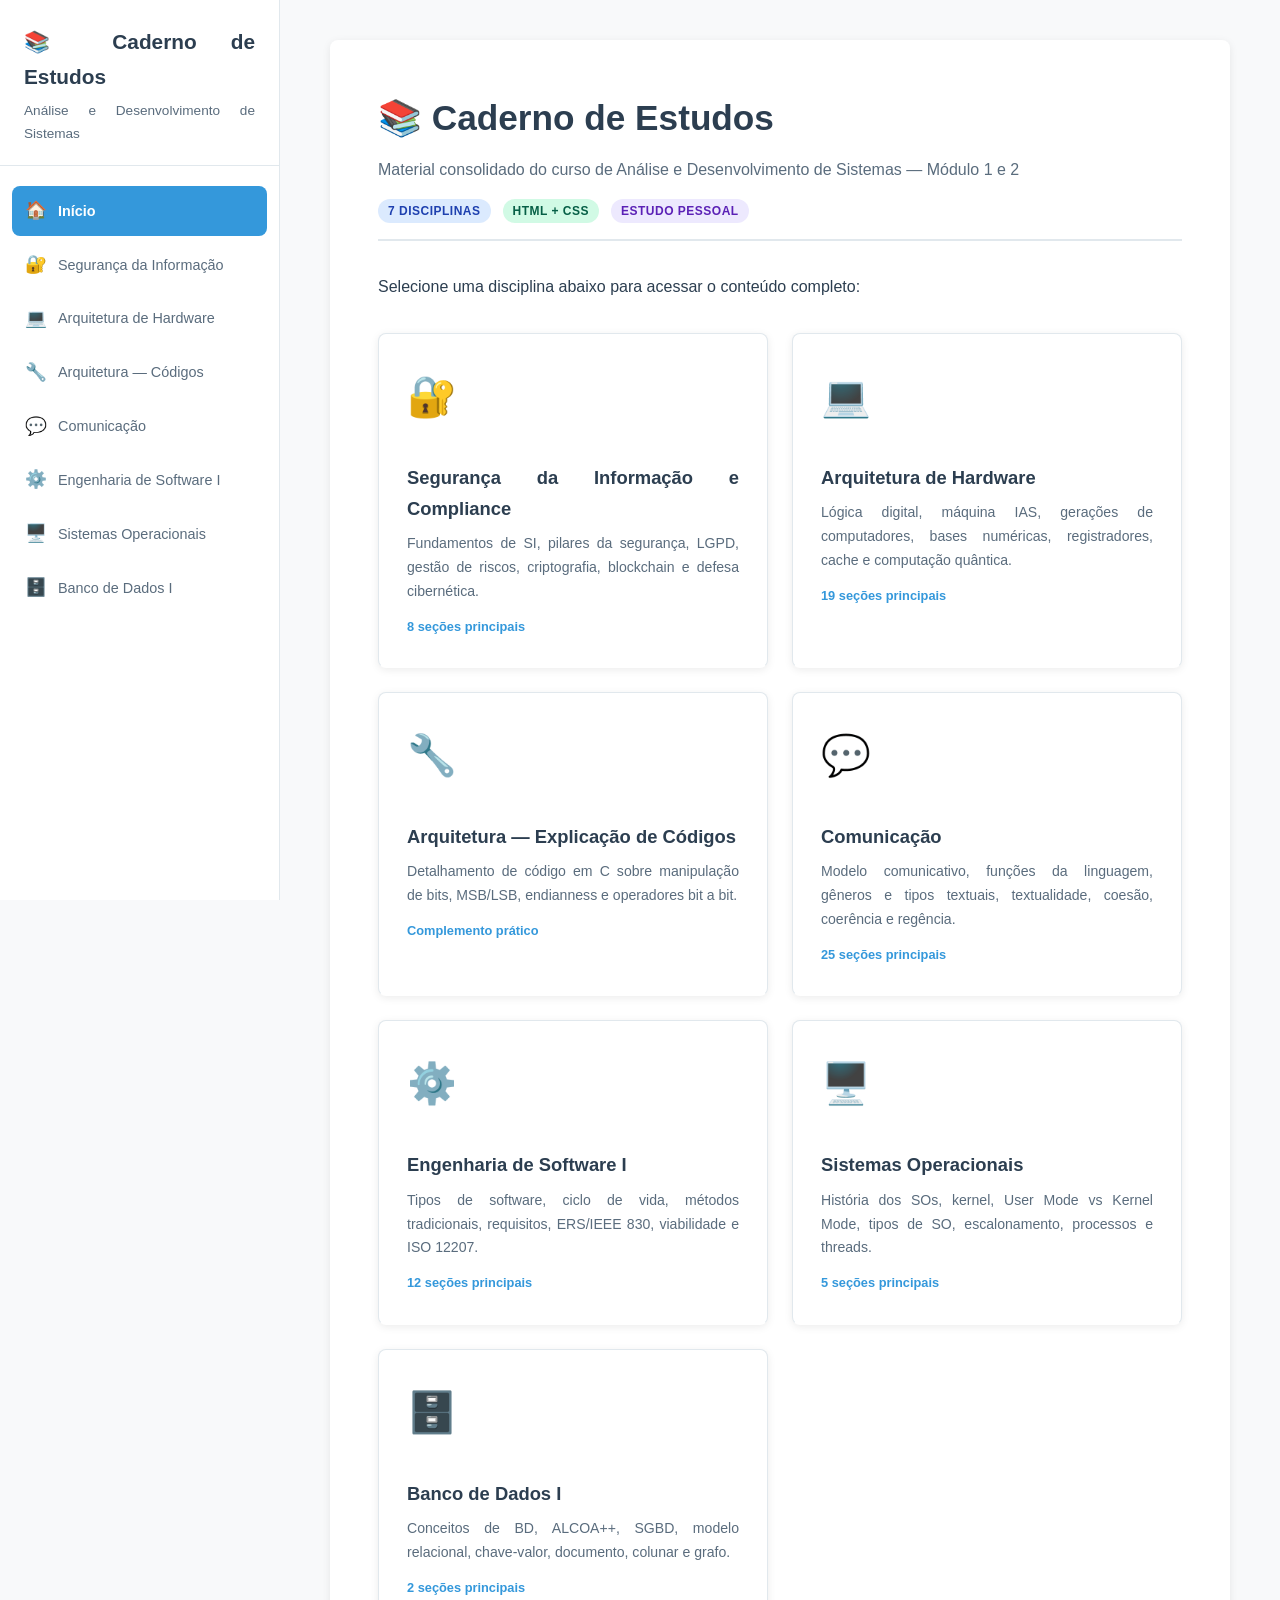
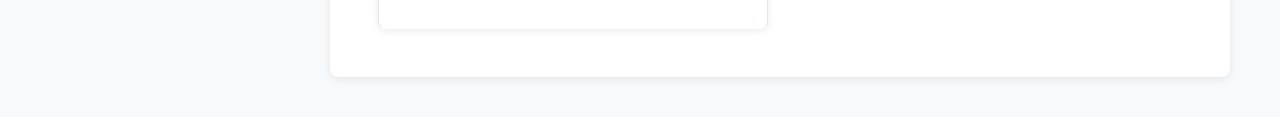
==== study-notes/index.html @ e10f0c89 "feat: study-htmls" ====
<!DOCTYPE html>
<html lang="pt-BR">
<head>
    <meta charset="UTF-8">
    <meta name="viewport" content="width=device-width, initial-scale=1.0">
    <title>Caderno de Estudos — ADS</title>
    <link rel="stylesheet" href="css/style.css">
</head>
<body>
    <button class="mobile-toggle" aria-label="Abrir menu">☰</button>
    <div class="sidebar-overlay"></div>

    <div class="container">
        <aside class="sidebar">
            <div class="sidebar-header">
                <h1><a href="index.html">📚 Caderno de Estudos</a></h1>
                <p>Análise e Desenvolvimento de Sistemas</p>
            </div>
            <ul class="sidebar-nav">
                <li><a href="index.html"><span class="icon">🏠</span> Início</a></li>
                <li><a href="pages/seguranca-informacao.html"><span class="icon">🔐</span> Segurança da Informação</a></li>
                <li><a href="pages/arquitetura-hardware.html"><span class="icon">💻</span> Arquitetura de Hardware</a></li>
                <li><a href="pages/arquitetura-hardware-codigo.html"><span class="icon">🔧</span> Arquitetura — Códigos</a></li>
                <li><a href="pages/comunicacao.html"><span class="icon">💬</span> Comunicação</a></li>
                <li><a href="pages/engenharia-software.html"><span class="icon">⚙️</span> Engenharia de Software I</a></li>
                <li><a href="pages/sistemas-operacionais.html"><span class="icon">🖥️</span> Sistemas Operacionais</a></li>
                <li><a href="pages/banco-de-dados.html"><span class="icon">🗄️</span> Banco de Dados I</a></li>
            </ul>
        </aside>

        <main class="main-content">
            <div class="content-wrapper">
                <div class="page-header">
                    <h1>📚 Caderno de Estudos</h1>
                    <p style="color: var(--text-secondary);">Material consolidado do curso de Análise e Desenvolvimento de Sistemas — Módulo 1 e 2</p>
                    <div class="page-meta">
                        <span class="badge badge-blue">7 disciplinas</span>
                        <span class="badge badge-green">HTML + CSS</span>
                        <span class="badge badge-purple">Estudo pessoal</span>
                    </div>
                </div>

                <p>Selecione uma disciplina abaixo para acessar o conteúdo completo:</p>

                <div class="index-grid">
                    <a href="pages/seguranca-informacao.html" class="index-card">
                        <div class="card-icon">🔐</div>
                        <h3>Segurança da Informação e Compliance</h3>
                        <p>Fundamentos de SI, pilares da segurança, LGPD, gestão de riscos, criptografia, blockchain e defesa cibernética.</p>
                        <span class="card-count">8 seções principais</span>
                    </a>

                    <a href="pages/arquitetura-hardware.html" class="index-card">
                        <div class="card-icon">💻</div>
                        <h3>Arquitetura de Hardware</h3>
                        <p>Lógica digital, máquina IAS, gerações de computadores, bases numéricas, registradores, cache e computação quântica.</p>
                        <span class="card-count">19 seções principais</span>
                    </a>

                    <a href="pages/arquitetura-hardware-codigo.html" class="index-card">
                        <div class="card-icon">🔧</div>
                        <h3>Arquitetura — Explicação de Códigos</h3>
                        <p>Detalhamento de código em C sobre manipulação de bits, MSB/LSB, endianness e operadores bit a bit.</p>
                        <span class="card-count">Complemento prático</span>
                    </a>

                    <a href="pages/comunicacao.html" class="index-card">
                        <div class="card-icon">💬</div>
                        <h3>Comunicação</h3>
                        <p>Modelo comunicativo, funções da linguagem, gêneros e tipos textuais, textualidade, coesão, coerência e regência.</p>
                        <span class="card-count">25 seções principais</span>
                    </a>

                    <a href="pages/engenharia-software.html" class="index-card">
                        <div class="card-icon">⚙️</div>
                        <h3>Engenharia de Software I</h3>
                        <p>Tipos de software, ciclo de vida, métodos tradicionais, requisitos, ERS/IEEE 830, viabilidade e ISO 12207.</p>
                        <span class="card-count">12 seções principais</span>
                    </a>

                    <a href="pages/sistemas-operacionais.html" class="index-card">
                        <div class="card-icon">🖥️</div>
                        <h3>Sistemas Operacionais</h3>
                        <p>História dos SOs, kernel, User Mode vs Kernel Mode, tipos de SO, escalonamento, processos e threads.</p>
                        <span class="card-count">5 seções principais</span>
                    </a>

                    <a href="pages/banco-de-dados.html" class="index-card">
                        <div class="card-icon">🗄️</div>
                        <h3>Banco de Dados I</h3>
                        <p>Conceitos de BD, ALCOA++, SGBD, modelo relacional, chave-valor, documento, colunar e grafo.</p>
                        <span class="card-count">2 seções principais</span>
                    </a>
                </div>
            </div>
        </main>
    </div>

    <button class="back-to-top" aria-label="Voltar ao topo">↑</button>
    <script src="js/script.js"></script>
</body>
</html>
---- study-notes/css/style.css ----
/* ===== RESET E BASE ===== */
* {
    margin: 0;
    padding: 0;
    box-sizing: border-box;
}

:root {
    --bg-primary: #f8f9fa;
    --bg-secondary: #ffffff;
    --bg-code: #282c34;
    --text-primary: #2c3e50;
    --text-secondary: #5a6c7d;
    --accent: #3498db;
    --accent-dark: #2980b9;
    --accent-light: #ebf5fb;
    --border: #e1e8ed;
    --shadow: 0 2px 8px rgba(0, 0, 0, 0.08);
    --shadow-hover: 0 4px 16px rgba(0, 0, 0, 0.12);
    --success: #27ae60;
    --warning: #f39c12;
    --danger: #e74c3c;
    --radius: 8px;
    --font-sans: 'Segoe UI', -apple-system, BlinkMacSystemFont, 'Helvetica Neue', Arial, sans-serif;
    --font-mono: 'Fira Code', 'Courier New', Courier, monospace;
}

body {
    font-family: var(--font-sans);
    background-color: var(--bg-primary);
    color: var(--text-primary);
    line-height: 1.7;
    font-size: 16px;
    text-align: justify;
}

/* ===== LAYOUT PRINCIPAL ===== */
.container {
    display: flex;
    min-height: 100vh;
}

/* ===== SIDEBAR ===== */
.sidebar {
    width: 280px;
    background: var(--bg-secondary);
    border-right: 1px solid var(--border);
    padding: 24px 0;
    position: fixed;
    height: 100vh;
    overflow-y: auto;
    z-index: 100;
    transition: transform 0.3s ease;
}

.sidebar-header {
    padding: 0 24px 20px;
    border-bottom: 1px solid var(--border);
    margin-bottom: 20px;
}

.sidebar-header h1 {
    font-size: 1.3rem;
    color: var(--text-primary);
    font-weight: 700;
}

.sidebar-header h1 a {
    color: inherit;
    text-decoration: none;
}

.sidebar-header p {
    font-size: 0.85rem;
    color: var(--text-secondary);
    margin-top: 4px;
}

.sidebar-nav {
    list-style: none;
    padding: 0 12px;
}

.sidebar-nav li {
    margin-bottom: 4px;
}

.sidebar-nav a {
    display: flex;
    align-items: center;
    gap: 10px;
    padding: 10px 12px;
    color: var(--text-secondary);
    text-decoration: none;
    border-radius: var(--radius);
    font-size: 0.9rem;
    transition: all 0.2s ease;
}

.sidebar-nav a:hover {
    background: var(--accent-light);
    color: var(--accent-dark);
}

.sidebar-nav a.active {
    background: var(--accent);
    color: white;
    font-weight: 600;
}

.sidebar-nav a .icon {
    font-size: 1.1rem;
    width: 24px;
    text-align: center;
}

/* ===== CONTEÚDO PRINCIPAL ===== */
.main-content {
    flex: 1;
    margin-left: 280px;
    padding: 40px;
    max-width: calc(100% - 280px);
}

.content-wrapper {
    max-width: 900px;
    margin: 0 auto;
    background: var(--bg-secondary);
    padding: 48px;
    border-radius: var(--radius);
    box-shadow: var(--shadow);
}

/* ===== TIPOGRAFIA ===== */
.content-wrapper h1 {
    font-size: 2.2rem;
    color: var(--text-primary);
    margin-bottom: 24px;
    padding-bottom: 16px;
    border-bottom: 3px solid var(--accent);
    font-weight: 800;
}

.content-wrapper h2 {
    font-size: 1.7rem;
    color: var(--accent-dark);
    margin-top: 40px;
    margin-bottom: 16px;
    padding-bottom: 8px;
    border-bottom: 2px solid var(--accent-light);
}

.content-wrapper h3 {
    font-size: 1.35rem;
    color: var(--text-primary);
    margin-top: 32px;
    margin-bottom: 12px;
}

.content-wrapper h4 {
    font-size: 1.15rem;
    color: var(--accent-dark);
    margin-top: 24px;
    margin-bottom: 10px;
}

.content-wrapper h5,
.content-wrapper h6 {
    font-size: 1rem;
    color: var(--text-primary);
    margin-top: 20px;
    margin-bottom: 8px;
    font-weight: 700;
}

.content-wrapper p {
    margin-bottom: 16px;
    color: var(--text-primary);
}

.content-wrapper a {
    color: var(--accent);
    text-decoration: none;
    border-bottom: 1px solid transparent;
    transition: border-color 0.2s;
}

.content-wrapper a:hover {
    border-bottom-color: var(--accent);
}

/* ===== LISTAS ===== */
.content-wrapper ul,
.content-wrapper ol {
    margin-bottom: 16px;
    padding-left: 28px;
}

.content-wrapper li {
    margin-bottom: 6px;
    color: var(--text-primary);
}

.content-wrapper li > ul,
.content-wrapper li > ol {
    margin-top: 6px;
    margin-bottom: 6px;
}

/* ===== TABELAS ===== */
.table-wrapper {
    overflow-x: auto;
    margin: 20px 0;
    border-radius: var(--radius);
    border: 1px solid var(--border);
}

.content-wrapper table {
    width: 100%;
    border-collapse: collapse;
    font-size: 0.9rem;
    background: var(--bg-secondary);
}

.content-wrapper th {
    background: var(--accent);
    color: white;
    padding: 12px 16px;
    text-align: left;
    font-weight: 600;
    white-space: nowrap;
}

.content-wrapper td {
    padding: 10px 16px;
    border-bottom: 1px solid var(--border);
    vertical-align: top;
}

.content-wrapper tr:nth-child(even) {
    background: #f8fafc;
}

.content-wrapper tr:hover {
    background: var(--accent-light);
}

/* ===== CÓDIGO ===== */
.content-wrapper code {
    font-family: var(--font-mono);
    font-size: 0.88em;
    background: #f1f3f5;
    color: var(--danger);
    padding: 2px 6px;
    border-radius: 4px;
}

.content-wrapper pre {
    background: var(--bg-code);
    color: #abb2bf;
    padding: 20px;
    border-radius: var(--radius);
    overflow-x: auto;
    margin: 16px 0 24px;
    font-size: 0.85rem;
    line-height: 1.6;
    position: relative;
}

.content-wrapper pre code {
    background: transparent;
    color: inherit;
    padding: 0;
    font-size: inherit;
    border-radius: 0;
}

.content-wrapper pre::before {
    content: attr(data-lang);
    position: absolute;
    top: 8px;
    right: 12px;
    font-size: 0.7rem;
    color: #5c6370;
    text-transform: uppercase;
    font-family: var(--font-sans);
    letter-spacing: 1px;
}

/* ===== BLOCKQUOTE ===== */
.content-wrapper blockquote {
    border-left: 4px solid var(--accent);
    background: var(--accent-light);
    padding: 16px 20px;
    margin: 20px 0;
    border-radius: 0 var(--radius) var(--radius) 0;
    color: var(--text-secondary);
}

.content-wrapper blockquote p:last-child {
    margin-bottom: 0;
}

/* ===== IMAGENS ===== */
.content-wrapper img {
    max-width: 100%;
    height: auto;
    border-radius: var(--radius);
    margin: 12px 0;
    display: block;
}

.content-wrapper figure {
    margin: 20px 0;
    text-align: center;
}

.content-wrapper figcaption {
    font-size: 0.85rem;
    color: var(--text-secondary);
    margin-top: 8px;
    font-style: italic;
}

/* ===== HR ===== */
.content-wrapper hr {
    border: none;
    height: 2px;
    background: var(--border);
    margin: 32px 0;
}

/* ===== BADGES / TAGS ===== */
.badge {
    display: inline-block;
    padding: 2px 10px;
    border-radius: 12px;
    font-size: 0.75rem;
    font-weight: 600;
    text-transform: uppercase;
    letter-spacing: 0.5px;
}

.badge-blue { background: #dbeafe; color: #1e40af; }
.badge-green { background: #d1fae5; color: #065f46; }
.badge-yellow { background: #fef3c7; color: #92400e; }
.badge-red { background: #fee2e2; color: #991b1b; }
.badge-purple { background: #ede9fe; color: #5b21b6; }

/* ===== HEADER DA PÁGINA ===== */
.page-header {
    margin-bottom: 32px;
    padding-bottom: 16px;
    border-bottom: 2px solid var(--border);
}

.page-header h1 {
    border-bottom: none;
    padding-bottom: 0;
    margin-bottom: 8px;
}

.page-meta {
    display: flex;
    gap: 12px;
    flex-wrap: wrap;
    margin-top: 12px;
}

/* ===== ÍNDICE (TOC) ===== */
.toc {
    background: var(--accent-light);
    border: 1px solid #bde0f5;
    border-radius: var(--radius);
    padding: 20px 24px;
    margin: 0 0 32px;
}

.toc h3 {
    margin-top: 0 !important;
    margin-bottom: 12px !important;
    font-size: 1rem !important;
    color: var(--accent-dark) !important;
    text-transform: uppercase;
    letter-spacing: 1px;
}

.toc ul {
    list-style: none;
    padding-left: 0 !important;
    margin-bottom: 0 !important;
}

.toc li {
    margin-bottom: 4px;
}

.toc a {
    color: var(--text-primary);
    font-size: 0.9rem;
    border-bottom: none !important;
    padding: 2px 0;
    display: block;
}

.toc a:hover {
    color: var(--accent-dark);
    padding-left: 4px;
}

.toc .toc-h2 { padding-left: 0; font-weight: 600; }
.toc .toc-h3 { padding-left: 16px; font-size: 0.85rem; }
.toc .toc-h4 { padding-left: 32px; font-size: 0.82rem; }

/* ===== INDEX PAGE ===== */
.index-grid {
    display: grid;
    grid-template-columns: repeat(auto-fill, minmax(280px, 1fr));
    gap: 24px;
    margin-top: 32px;
}

.index-card {
    background: var(--bg-secondary);
    border: 1px solid var(--border);
    border-radius: var(--radius);
    padding: 28px;
    text-decoration: none;
    color: inherit;
    transition: all 0.25s ease;
    box-shadow: var(--shadow);
    display: block;
}

.index-card:hover {
    transform: translateY(-4px);
    box-shadow: var(--shadow-hover);
    border-color: var(--accent);
}

.index-card .card-icon {
    font-size: 2.5rem;
    margin-bottom: 12px;
}

.index-card h3 {
    font-size: 1.15rem;
    margin-bottom: 8px;
    color: var(--text-primary);
}

.index-card p {
    font-size: 0.88rem;
    color: var(--text-secondary);
    margin-bottom: 0;
}

.index-card .card-count {
    display: inline-block;
    margin-top: 12px;
    font-size: 0.8rem;
    color: var(--accent);
    font-weight: 600;
}

/* ===== BOTÃO VOLTAR AO TOPO ===== */
.back-to-top {
    position: fixed;
    bottom: 32px;
    right: 32px;
    width: 48px;
    height: 48px;
    border-radius: 50%;
    background: var(--accent);
    color: white;
    border: none;
    cursor: pointer;
    font-size: 1.2rem;
    box-shadow: var(--shadow-hover);
    opacity: 0;
    visibility: hidden;
    transition: all 0.3s ease;
    display: flex;
    align-items: center;
    justify-content: center;
    z-index: 200;
}

.back-to-top.visible {
    opacity: 1;
    visibility: visible;
}

.back-to-top:hover {
    background: var(--accent-dark);
    transform: translateY(-2px);
}

/* ===== BOTÃO MOBILE ===== */
.mobile-toggle {
    display: none;
    position: fixed;
    top: 16px;
    left: 16px;
    z-index: 150;
    width: 44px;
    height: 44px;
    border-radius: var(--radius);
    background: var(--bg-secondary);
    border: 1px solid var(--border);
    cursor: pointer;
    font-size: 1.3rem;
    box-shadow: var(--shadow);
    align-items: center;
    justify-content: center;
}

/* ===== OVERLAY MOBILE ===== */
.sidebar-overlay {
    display: none;
    position: fixed;
    inset: 0;
    background: rgba(0, 0, 0, 0.4);
    z-index: 90;
}

.sidebar-overlay.active {
    display: block;
}

/* ===== RESPONSIVO ===== */
@media (max-width: 1024px) {
    .sidebar {
        transform: translateX(-100%);
    }

    .sidebar.open {
        transform: translateX(0);
    }

    .main-content {
        margin-left: 0;
        max-width: 100%;
        padding: 24px;
        padding-top: 72px;
    }

    .content-wrapper {
        padding: 28px;
    }

    .mobile-toggle {
        display: flex;
    }
}

@media (max-width: 640px) {
    .main-content {
        padding: 16px;
        padding-top: 72px;
    }

    .content-wrapper {
        padding: 20px;
    }

    .content-wrapper h1 {
        font-size: 1.6rem;
    }

    .content-wrapper h2 {
        font-size: 1.3rem;
    }

    .content-wrapper h3 {
        font-size: 1.1rem;
    }

    .content-wrapper table {
        font-size: 0.8rem;
    }

    .content-wrapper th,
    .content-wrapper td {
        padding: 8px 10px;
    }

    .index-grid {
        grid-template-columns: 1fr;
    }
}

/* ===== SCROLLBAR ===== */
.sidebar::-webkit-scrollbar {
    width: 6px;
}

.sidebar::-webkit-scrollbar-track {
    background: transparent;
}

.sidebar::-webkit-scrollbar-thumb {
    background: var(--border);
    border-radius: 3px;
}

.sidebar::-webkit-scrollbar-thumb:hover {
    background: var(--text-secondary);
}

/* ===== IMPRESSÃO ===== */
@media print {
    .sidebar,
    .back-to-top,
    .mobile-toggle,
    .toc {
        display: none !important;
    }

    .main-content {
        margin-left: 0;
        padding: 0;
    }

    .content-wrapper {
        box-shadow: none;
        padding: 0;
    }
}
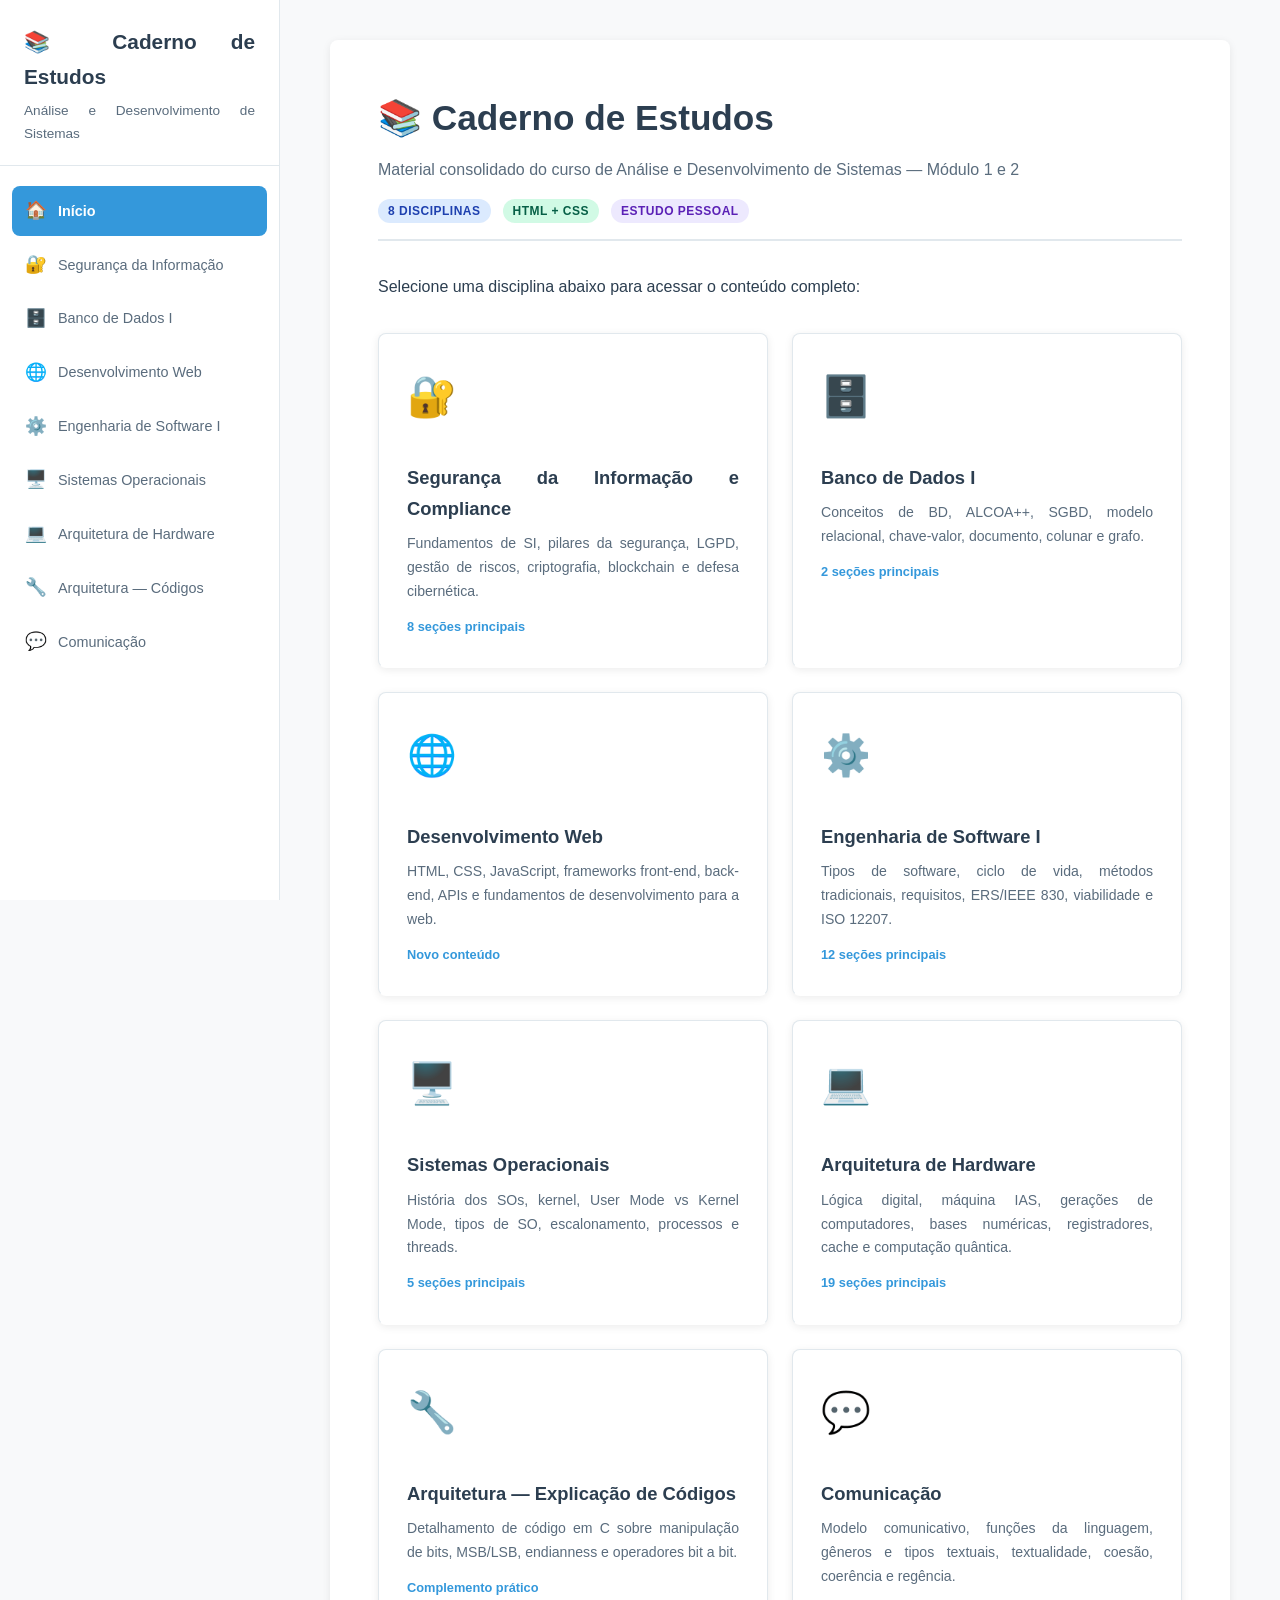
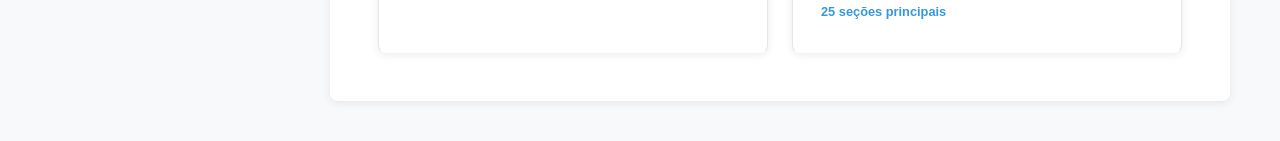
==== commit ef5be1c6: "docs: dev-web markdown e feat html de dev-web" ====
--- a/study-notes/index.html
+++ b/study-notes/index.html
@@ -19,12 +19,13 @@
             <ul class="sidebar-nav">
                 <li><a href="index.html"><span class="icon">🏠</span> Início</a></li>
                 <li><a href="pages/seguranca-informacao.html"><span class="icon">🔐</span> Segurança da Informação</a></li>
+                <li><a href="pages/banco-de-dados.html"><span class="icon">🗄️</span> Banco de Dados I</a></li>
+                <li><a href="desenvolvimento-web.html"><span class="icon">🌐</span> Desenvolvimento Web</a></li>
+                <li><a href="pages/engenharia-software.html"><span class="icon">⚙️</span> Engenharia de Software I</a></li>
+                <li><a href="pages/sistemas-operacionais.html"><span class="icon">🖥️</span> Sistemas Operacionais</a></li>
                 <li><a href="pages/arquitetura-hardware.html"><span class="icon">💻</span> Arquitetura de Hardware</a></li>
                 <li><a href="pages/arquitetura-hardware-codigo.html"><span class="icon">🔧</span> Arquitetura — Códigos</a></li>
                 <li><a href="pages/comunicacao.html"><span class="icon">💬</span> Comunicação</a></li>
-                <li><a href="pages/engenharia-software.html"><span class="icon">⚙️</span> Engenharia de Software I</a></li>
-                <li><a href="pages/sistemas-operacionais.html"><span class="icon">🖥️</span> Sistemas Operacionais</a></li>
-                <li><a href="pages/banco-de-dados.html"><span class="icon">🗄️</span> Banco de Dados I</a></li>
             </ul>
         </aside>
 
@@ -34,7 +35,7 @@
                     <h1>📚 Caderno de Estudos</h1>
                     <p style="color: var(--text-secondary);">Material consolidado do curso de Análise e Desenvolvimento de Sistemas — Módulo 1 e 2</p>
                     <div class="page-meta">
-                        <span class="badge badge-blue">7 disciplinas</span>
+                        <span class="badge badge-blue">8 disciplinas</span>
                         <span class="badge badge-green">HTML + CSS</span>
                         <span class="badge badge-purple">Estudo pessoal</span>
                     </div>
@@ -49,14 +50,42 @@
                         <p>Fundamentos de SI, pilares da segurança, LGPD, gestão de riscos, criptografia, blockchain e defesa cibernética.</p>
                         <span class="card-count">8 seções principais</span>
                     </a>
-
+                                   
+                    <a href="pages/banco-de-dados.html" class="index-card">
+                        <div class="card-icon">🗄️</div>
+                        <h3>Banco de Dados I</h3>
+                        <p>Conceitos de BD, ALCOA++, SGBD, modelo relacional, chave-valor, documento, colunar e grafo.</p>
+                        <span class="card-count">2 seções principais</span>
+                    </a>
+                    
+                    <a href="pages/desenvolvimento-web.html" class="index-card">
+                        <div class="card-icon">🌐</div>
+                        <h3>Desenvolvimento Web</h3>
+                        <p>HTML, CSS, JavaScript, frameworks front-end, back-end, APIs e fundamentos de desenvolvimento para a web.</p>
+                        <span class="card-count">Novo conteúdo</span>
+                    </a>
+                    
+                    <a href="pages/engenharia-software.html" class="index-card">
+                        <div class="card-icon">⚙️</div>
+                        <h3>Engenharia de Software I</h3>
+                        <p>Tipos de software, ciclo de vida, métodos tradicionais, requisitos, ERS/IEEE 830, viabilidade e ISO 12207.</p>
+                        <span class="card-count">12 seções principais</span>
+                    </a>
+                    
+                    <a href="pages/sistemas-operacionais.html" class="index-card">
+                        <div class="card-icon">🖥️</div>
+                        <h3>Sistemas Operacionais</h3>
+                        <p>História dos SOs, kernel, User Mode vs Kernel Mode, tipos de SO, escalonamento, processos e threads.</p>
+                        <span class="card-count">5 seções principais</span>
+                    </a>
+                    
                     <a href="pages/arquitetura-hardware.html" class="index-card">
                         <div class="card-icon">💻</div>
                         <h3>Arquitetura de Hardware</h3>
                         <p>Lógica digital, máquina IAS, gerações de computadores, bases numéricas, registradores, cache e computação quântica.</p>
                         <span class="card-count">19 seções principais</span>
                     </a>
-
+                    
                     <a href="pages/arquitetura-hardware-codigo.html" class="index-card">
                         <div class="card-icon">🔧</div>
                         <h3>Arquitetura — Explicação de Códigos</h3>
@@ -70,32 +99,11 @@
                         <p>Modelo comunicativo, funções da linguagem, gêneros e tipos textuais, textualidade, coesão, coerência e regência.</p>
                         <span class="card-count">25 seções principais</span>
                     </a>
-
-                    <a href="pages/engenharia-software.html" class="index-card">
-                        <div class="card-icon">⚙️</div>
-                        <h3>Engenharia de Software I</h3>
-                        <p>Tipos de software, ciclo de vida, métodos tradicionais, requisitos, ERS/IEEE 830, viabilidade e ISO 12207.</p>
-                        <span class="card-count">12 seções principais</span>
-                    </a>
-
-                    <a href="pages/sistemas-operacionais.html" class="index-card">
-                        <div class="card-icon">🖥️</div>
-                        <h3>Sistemas Operacionais</h3>
-                        <p>História dos SOs, kernel, User Mode vs Kernel Mode, tipos de SO, escalonamento, processos e threads.</p>
-                        <span class="card-count">5 seções principais</span>
-                    </a>
-
-                    <a href="pages/banco-de-dados.html" class="index-card">
-                        <div class="card-icon">🗄️</div>
-                        <h3>Banco de Dados I</h3>
-                        <p>Conceitos de BD, ALCOA++, SGBD, modelo relacional, chave-valor, documento, colunar e grafo.</p>
-                        <span class="card-count">2 seções principais</span>
-                    </a>
                 </div>
             </div>
         </main>
     </div>
-
+    
     <button class="back-to-top" aria-label="Voltar ao topo">↑</button>
     <script src="js/script.js"></script>
 </body>
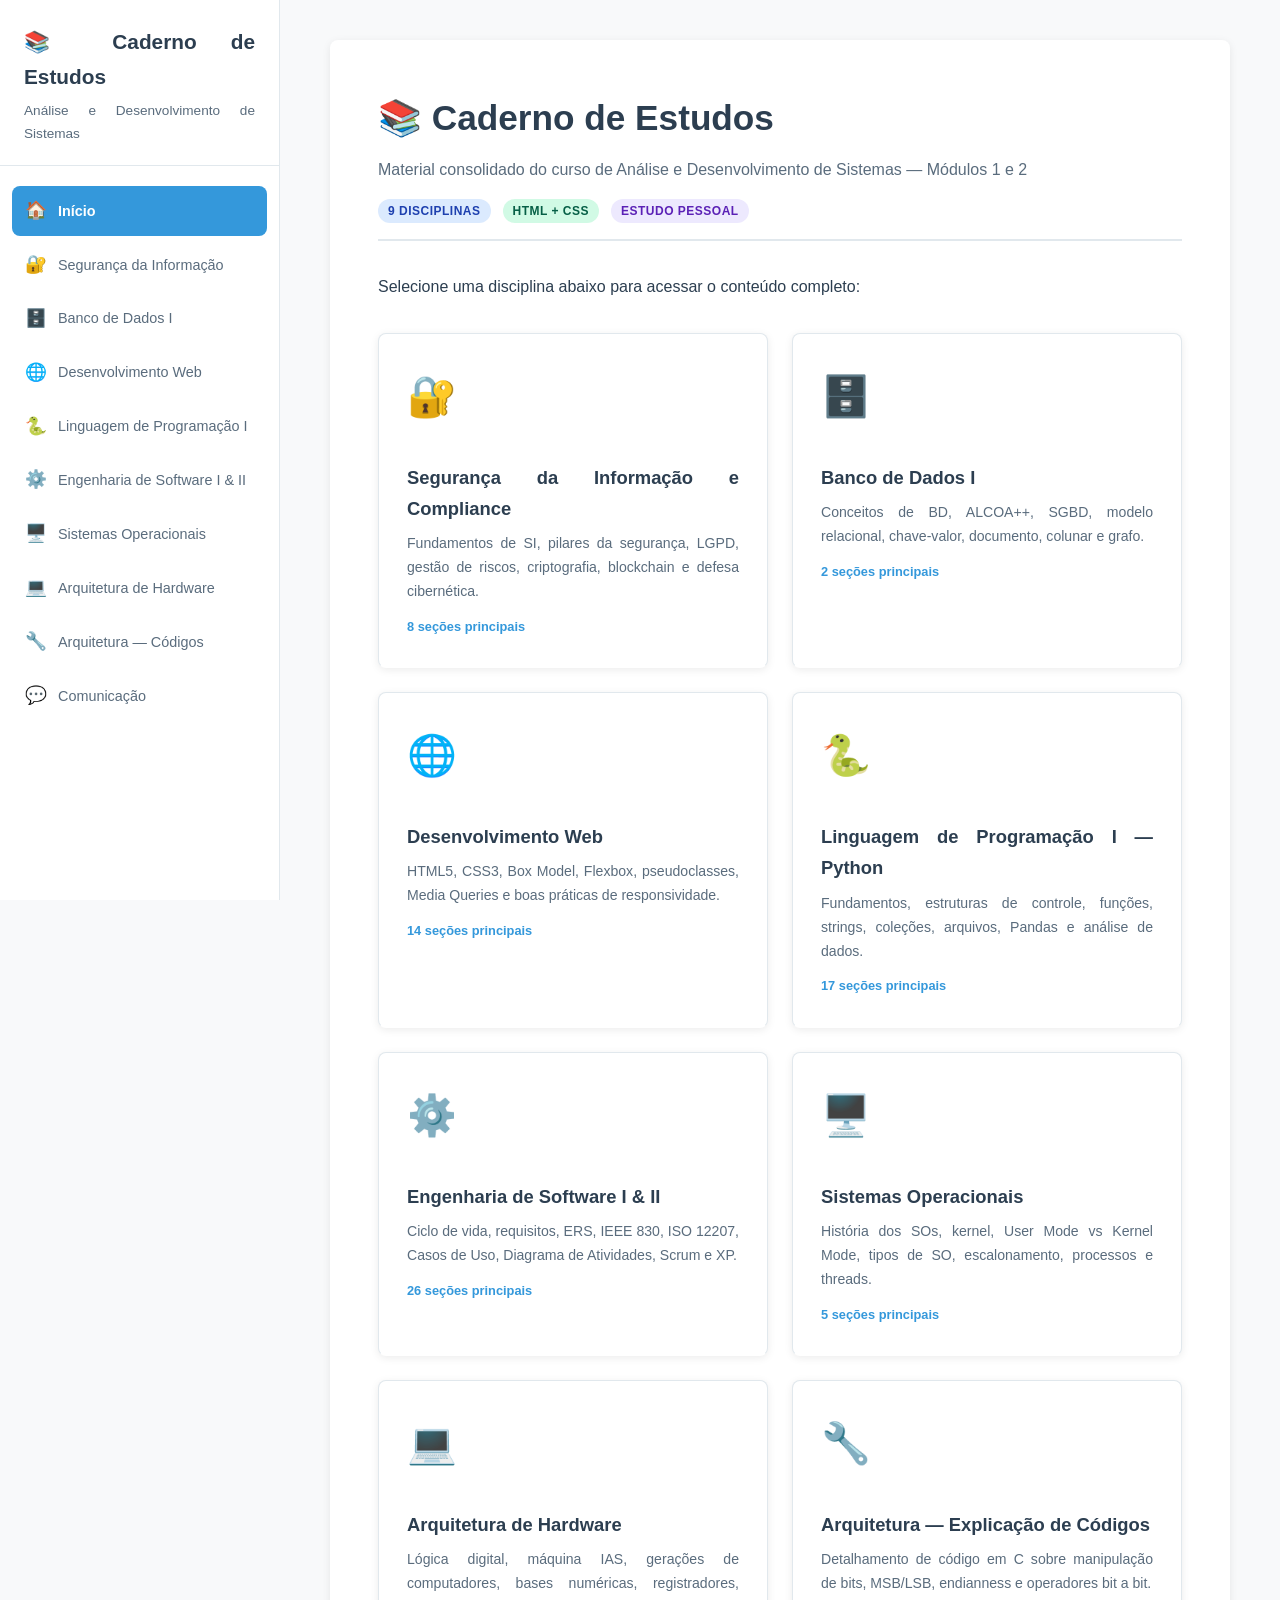
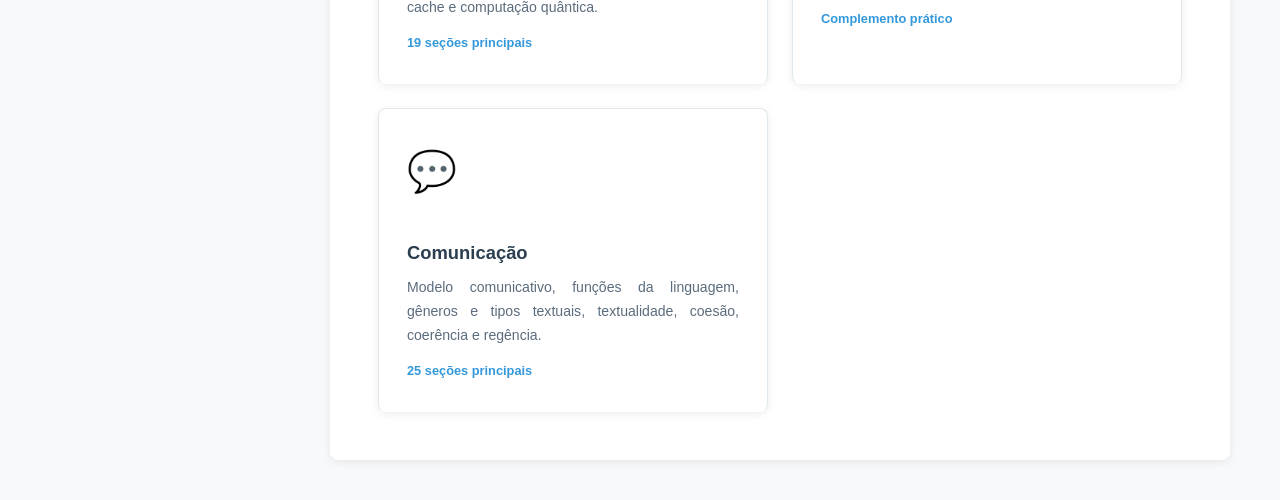
==== commit e8c0be6d: "feat:atualizacao final do material do semestre" ====
--- a/study-notes/index.html
+++ b/study-notes/index.html
@@ -20,8 +20,9 @@
                 <li><a href="index.html"><span class="icon">🏠</span> Início</a></li>
                 <li><a href="pages/seguranca-informacao.html"><span class="icon">🔐</span> Segurança da Informação</a></li>
                 <li><a href="pages/banco-de-dados.html"><span class="icon">🗄️</span> Banco de Dados I</a></li>
-                <li><a href="desenvolvimento-web.html"><span class="icon">🌐</span> Desenvolvimento Web</a></li>
-                <li><a href="pages/engenharia-software.html"><span class="icon">⚙️</span> Engenharia de Software I</a></li>
+                <li><a href="pages/desenvolvimento-web.html"><span class="icon">🌐</span> Desenvolvimento Web</a></li>
+                <li><a href="pages/linguagem-programacao.html"><span class="icon">🐍</span> Linguagem de Programação I</a></li>
+                <li><a href="pages/engenharia-software.html"><span class="icon">⚙️</span> Engenharia de Software I &amp; II</a></li>
                 <li><a href="pages/sistemas-operacionais.html"><span class="icon">🖥️</span> Sistemas Operacionais</a></li>
                 <li><a href="pages/arquitetura-hardware.html"><span class="icon">💻</span> Arquitetura de Hardware</a></li>
                 <li><a href="pages/arquitetura-hardware-codigo.html"><span class="icon">🔧</span> Arquitetura — Códigos</a></li>
@@ -33,9 +34,9 @@
             <div class="content-wrapper">
                 <div class="page-header">
                     <h1>📚 Caderno de Estudos</h1>
-                    <p style="color: var(--text-secondary);">Material consolidado do curso de Análise e Desenvolvimento de Sistemas — Módulo 1 e 2</p>
+                    <p style="color: var(--text-secondary);">Material consolidado do curso de Análise e Desenvolvimento de Sistemas — Módulos 1 e 2</p>
                     <div class="page-meta">
-                        <span class="badge badge-blue">8 disciplinas</span>
+                        <span class="badge badge-blue">9 disciplinas</span>
                         <span class="badge badge-green">HTML + CSS</span>
                         <span class="badge badge-purple">Estudo pessoal</span>
                     </div>
@@ -50,42 +51,49 @@
                         <p>Fundamentos de SI, pilares da segurança, LGPD, gestão de riscos, criptografia, blockchain e defesa cibernética.</p>
                         <span class="card-count">8 seções principais</span>
                     </a>
-                                   
+
                     <a href="pages/banco-de-dados.html" class="index-card">
                         <div class="card-icon">🗄️</div>
                         <h3>Banco de Dados I</h3>
                         <p>Conceitos de BD, ALCOA++, SGBD, modelo relacional, chave-valor, documento, colunar e grafo.</p>
                         <span class="card-count">2 seções principais</span>
                     </a>
-                    
+
                     <a href="pages/desenvolvimento-web.html" class="index-card">
                         <div class="card-icon">🌐</div>
                         <h3>Desenvolvimento Web</h3>
-                        <p>HTML, CSS, JavaScript, frameworks front-end, back-end, APIs e fundamentos de desenvolvimento para a web.</p>
-                        <span class="card-count">Novo conteúdo</span>
+                        <p>HTML5, CSS3, Box Model, Flexbox, pseudoclasses, Media Queries e boas práticas de responsividade.</p>
+                        <span class="card-count">14 seções principais</span>
                     </a>
-                    
+
+                    <a href="pages/linguagem-programacao.html" class="index-card">
+                        <div class="card-icon">🐍</div>
+                        <h3>Linguagem de Programação I — Python</h3>
+                        <p>Fundamentos, estruturas de controle, funções, strings, coleções, arquivos, Pandas e análise de dados.</p>
+                        <span class="card-count">17 seções principais</span>
+                    </a>
+
                     <a href="pages/engenharia-software.html" class="index-card">
                         <div class="card-icon">⚙️</div>
-                        <h3>Engenharia de Software I</h3>
-                        <p>Tipos de software, ciclo de vida, métodos tradicionais, requisitos, ERS/IEEE 830, viabilidade e ISO 12207.</p>
-                        <span class="card-count">12 seções principais</span>
+                        <h3>Engenharia de Software I &amp; II</h3>
+                        <p>Ciclo de vida, requisitos, ERS, IEEE 830, ISO 12207, Casos de Uso, Diagrama de Atividades, Scrum e XP.</p>
+                        <span class="card-count">26 seções principais</span>
                     </a>
-                    
+
                     <a href="pages/sistemas-operacionais.html" class="index-card">
                         <div class="card-icon">🖥️</div>
                         <h3>Sistemas Operacionais</h3>
                         <p>História dos SOs, kernel, User Mode vs Kernel Mode, tipos de SO, escalonamento, processos e threads.</p>
                         <span class="card-count">5 seções principais</span>
                     </a>
-                    
+
                     <a href="pages/arquitetura-hardware.html" class="index-card">
                         <div class="card-icon">💻</div>
                         <h3>Arquitetura de Hardware</h3>
                         <p>Lógica digital, máquina IAS, gerações de computadores, bases numéricas, registradores, cache e computação quântica.</p>
                         <span class="card-count">19 seções principais</span>
                     </a>
-                    
+
                     <a href="pages/arquitetura-hardware-codigo.html" class="index-card">
                         <div class="card-icon">🔧</div>
                         <h3>Arquitetura — Explicação de Códigos</h3>
@@ -103,7 +111,7 @@
             </div>
         </main>
     </div>
-    
+
     <button class="back-to-top" aria-label="Voltar ao topo">↑</button>
     <script src="js/script.js"></script>
 </body>
